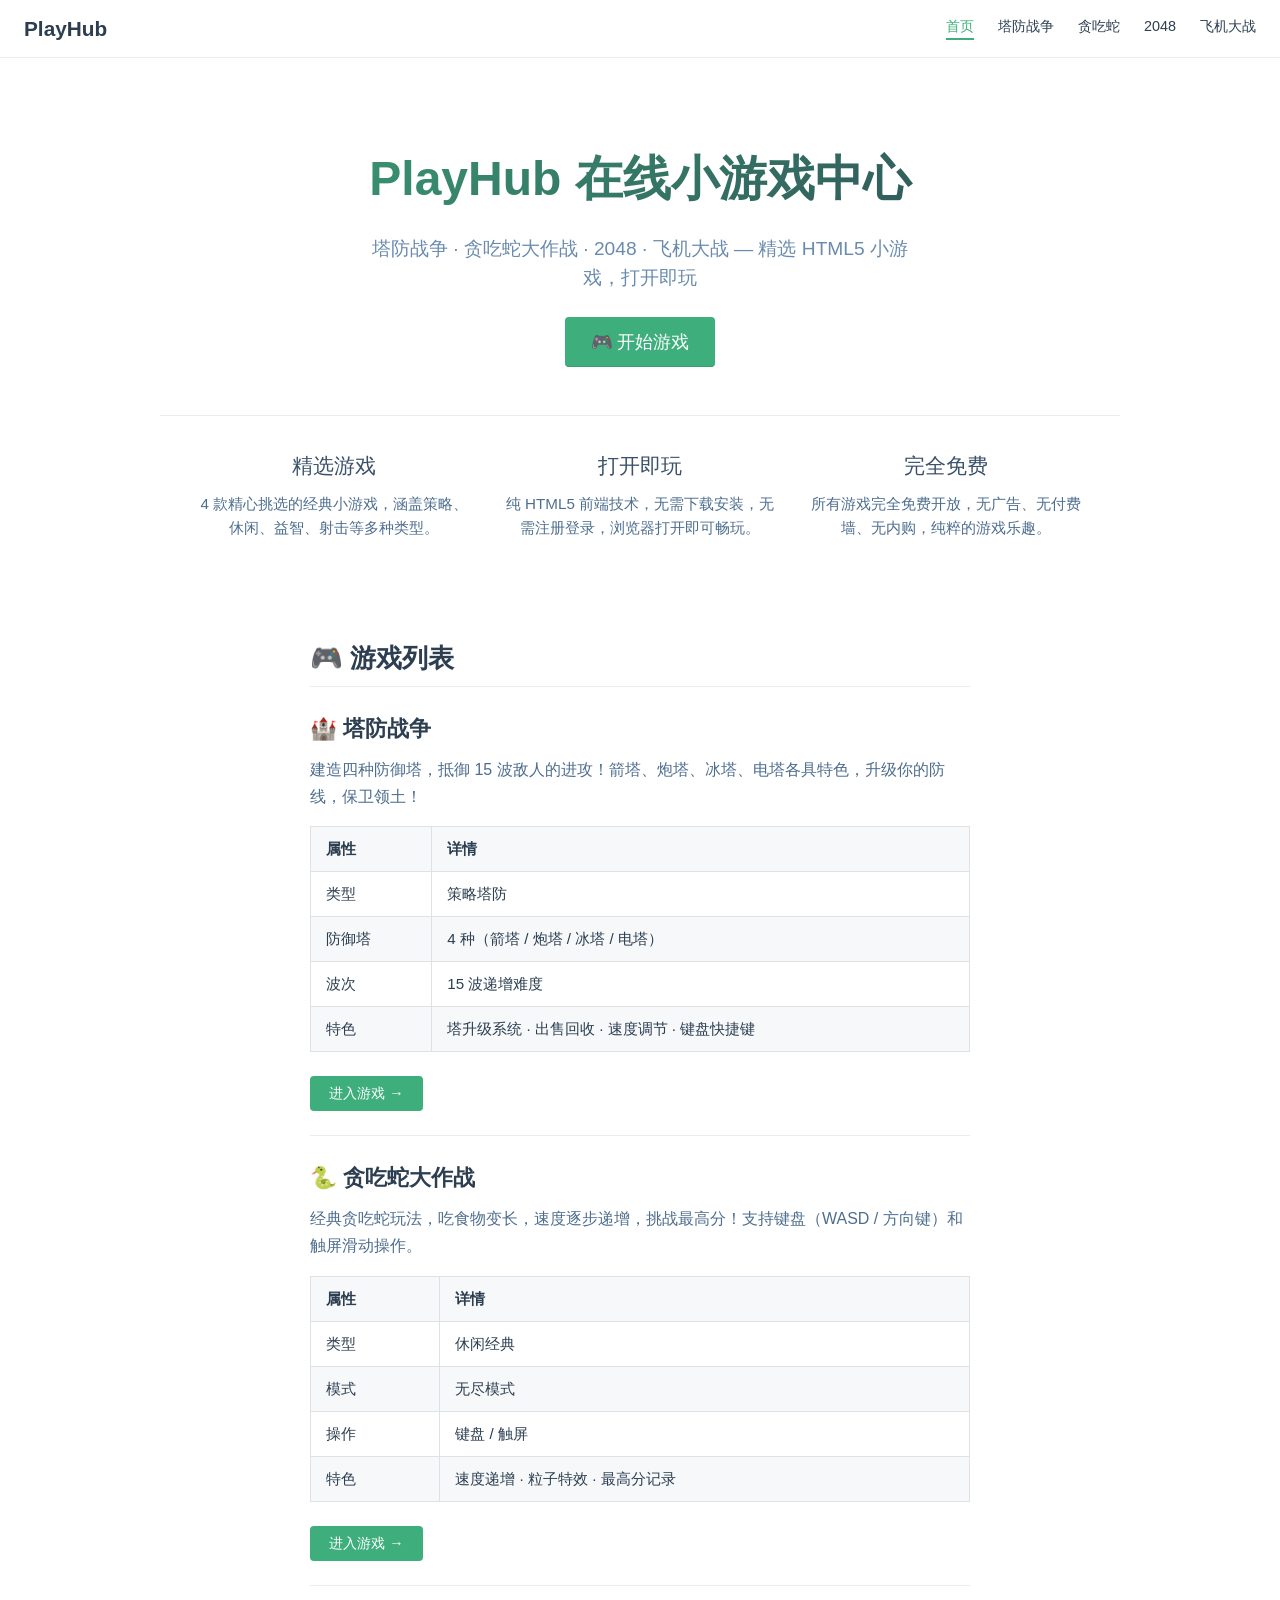
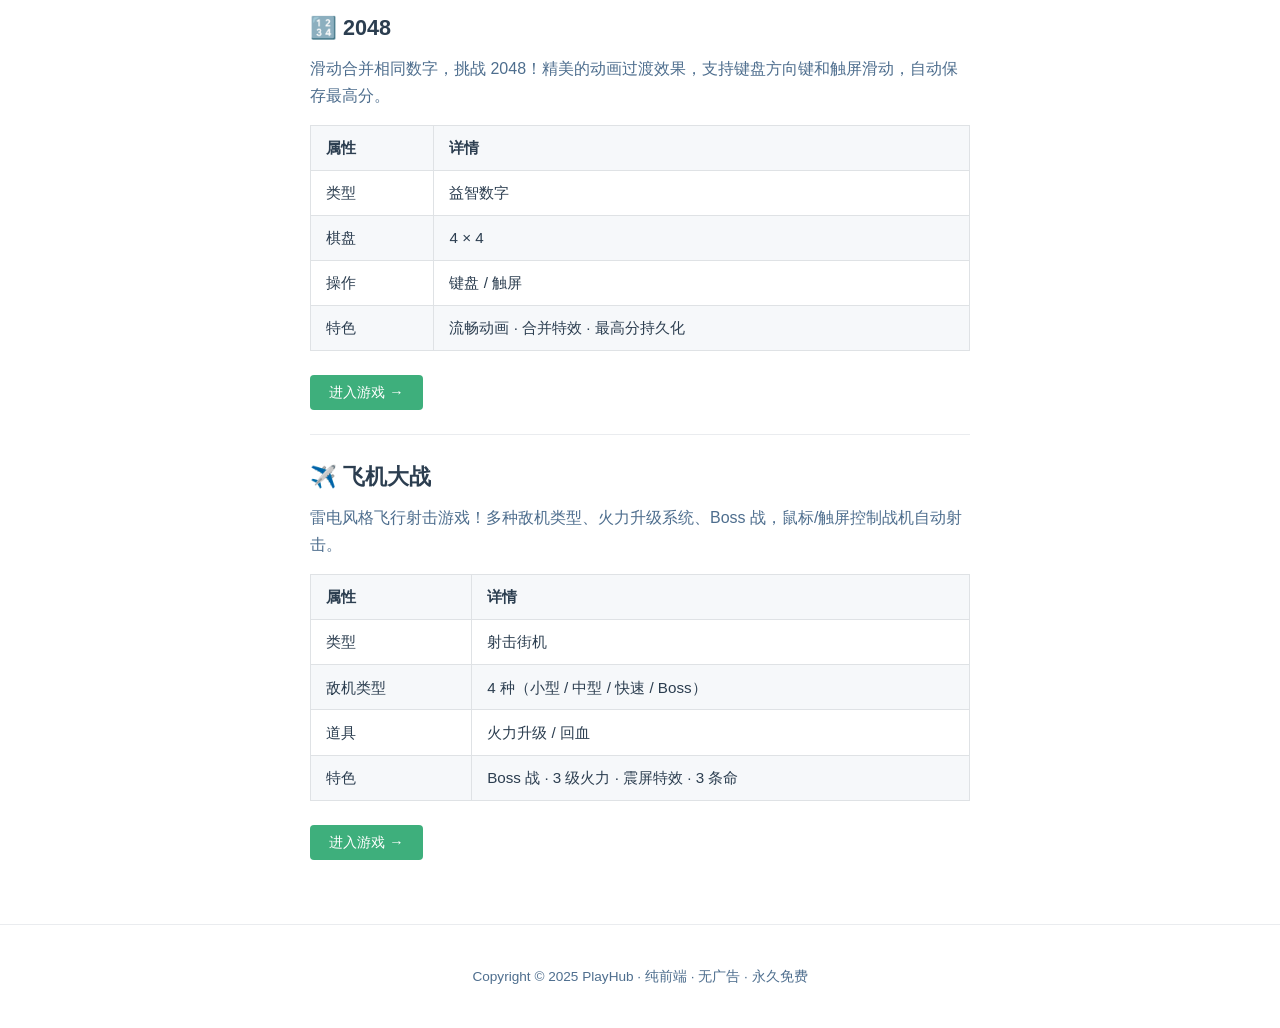
==== index.html @ 604dcf52 "🎮 初始化 PlayHub 小游戏中心 - 4款精选小游戏：塔防战争、贪吃蛇、2048、飞机大战 - VuePress风格设计，参考 iprshang.github.io/my-game-guide " ====
<!DOCTYPE html>
<html lang="zh-CN">
<head>
<meta charset="UTF-8">
<meta name="viewport" content="width=device-width, initial-scale=1.0">
<title>PlayHub — 在线小游��中心</title>
<meta name="description" content="PlayHub 在线小游戏中心 — 塔防战争、贪吃蛇、2048、飞机大战，免费在线玩">
<meta name="keywords" content="在线小游戏,塔防,贪吃蛇,2048,飞机大战,免费游戏,HTML5游戏">
<link rel="stylesheet" href="css/style.css">
</head>
<body>

<!-- ==================== 导航栏 ==================== -->
<header class="navbar">
  <button class="sidebar-button" id="sidebarBtn" aria-label="菜单">
    <svg xmlns="http://www.w3.org/2000/svg" viewBox="0 0 448 512">
      <path fill="currentColor" d="M436 124H12c-6.6 0-12-5.4-12-12V80c0-6.6 5.4-12 12-12h424c6.6 0 12 5.4 12 12v32c0 6.6-5.4 12-12 12zm0 160H12c-6.6 0-12-5.4-12-12v-32c0-6.6 5.4-12 12-12h424c6.6 0 12 5.4 12 12v32c0 6.6-5.4 12-12 12zm0 160H12c-6.6 0-12-5.4-12-12v-32c0-6.6 5.4-12 12-12h424c6.6 0 12 5.4 12 12v32c0 6.6-5.4 12-12 12z"/>
    </svg>
  </button>
  <span class="site-name">PlayHub</span>
  <nav class="nav-links">
    <button class="nav-link active">首页</button>
    <button class="nav-link">塔防战争</button>
    <button class="nav-link">贪吃蛇</button>
    <button class="nav-link">2048</button>
    <button class="nav-link">飞机大战</button>
  </nav>
</header>

<!-- 侧边栏遮罩 -->
<div class="sidebar-mask" id="sidebarMask"></div>

<!-- 移动端侧边栏 -->
<aside class="mobile-sidebar" id="mobileSidebar">
  <button class="nav-link active">首页</button>
  <button class="nav-link">🏰 塔防战争</button>
  <button class="nav-link">🐍 贪吃蛇大作战</button>
  <button class="nav-link">🔢 2048</button>
  <button class="nav-link">✈️ 飞机大战</button>
</aside>

<!-- ==================== 首页（大厅） ==================== -->
<main id="page-lobby">

  <!-- Hero -->
  <header class="hero">
    <h1>PlayHub 在线小游戏中心</h1>
    <p class="description">塔防战争 · 贪吃蛇大作战 · 2048 · 飞机大战 — 精选 HTML5 小游戏，打开即玩</p>
    <button class="action-button">🎮 开始游戏</button>
  </header>

  <!-- 特性 -->
  <section class="features">
    <div class="feature">
      <h2>精选游戏</h2>
      <p>4 款精心挑选的经典小游戏，涵盖策略、休闲、益智、射击等多种类型。</p>
    </div>
    <div class="feature">
      <h2>打开即玩</h2>
      <p>纯 HTML5 前端技术，无需下载安装，无需注册登录，浏览器打开即可畅玩。</p>
    </div>
    <div class="feature">
      <h2>完全免费</h2>
      <p>所有游戏完全免费开放，无广告、无付费墙、无内购，纯粹的游戏乐趣。</p>
    </div>
  </section>

  <!-- 游戏列表 -->
  <section class="content">
    <h2>🎮 游戏列表</h2>

    <!-- 塔防战争 -->
    <h3>🏰 塔防战争</h3>
    <p>建造四种防御塔，抵御 15 波敌人的进攻！箭塔、炮塔、冰塔、电塔各具特色，升级你的防线，保卫领土！</p>
    <table>
      <thead><tr><th>属性</th><th>详情</th></tr></thead>
      <tbody>
        <tr><td>类型</td><td>策略塔防</td></tr>
        <tr><td>防御塔</td><td>4 种（箭塔 / 炮塔 / 冰塔 / 电塔）</td></tr>
        <tr><td>波次</td><td>15 波递增难度</td></tr>
        <tr><td>特色</td><td>塔升级系统 · 出售回收 · 速度调节 · 键盘快捷键</td></tr>
      </tbody>
    </table>
    <button class="btn-enter" data-game="td">进入游戏 →</button>

    <hr>

    <!-- 贪吃蛇 -->
    <h3>🐍 贪吃蛇大作战</h3>
    <p>经典贪吃蛇玩法，吃食物变长，速度逐步递增，挑战最高分！支持键盘（WASD / 方向键）和触屏滑动操作。</p>
    <table>
      <thead><tr><th>属性</th><th>详情</th></tr></thead>
      <tbody>
        <tr><td>类型</td><td>休闲经典</td></tr>
        <tr><td>模式</td><td>无尽模式</td></tr>
        <tr><td>操作</td><td>键盘 / 触屏</td></tr>
        <tr><td>特色</td><td>速度递增 · 粒子特效 · 最高分记录</td></tr>
      </tbody>
    </table>
    <button class="btn-enter" data-game="snake">进入游戏 →</button>

    <hr>

    <!-- 2048 -->
    <h3>🔢 2048</h3>
    <p>滑动合并相同数字，挑战 2048！精美的动画过渡效果，支持键盘方向键和触屏滑动，自动保存最高分。</p>
    <table>
      <thead><tr><th>属性</th><th>详情</th></tr></thead>
      <tbody>
        <tr><td>类型</td><td>益智数字</td></tr>
        <tr><td>棋盘</td><td>4 × 4</td></tr>
        <tr><td>操作</td><td>键盘 / 触屏</td></tr>
        <tr><td>特色</td><td>流畅动画 · 合并特效 · 最高分持久化</td></tr>
      </tbody>
    </table>
    <button class="btn-enter" data-game="2048">进入游戏 →</button>

    <hr>

    <!-- 飞机大战 -->
    <h3>✈️ 飞机大战</h3>
    <p>雷电风格飞行射击游戏！多种敌机类型、火力升级系统、Boss 战，鼠标/触屏控制战机自动射击。</p>
    <table>
      <thead><tr><th>属性</th><th>详情</th></tr></thead>
      <tbody>
        <tr><td>类型</td><td>射击街机</td></tr>
        <tr><td>敌机类型</td><td>4 种（小型 / 中型 / 快速 / Boss）</td></tr>
        <tr><td>道具</td><td>火力升级 / 回血</td></tr>
        <tr><td>特色</td><td>Boss 战 · 3 级火力 · 震屏特效 · 3 条命</td></tr>
      </tbody>
    </table>
    <button class="btn-enter" data-game="shmup">进入游戏 →</button>

  </section>

  <!-- Footer -->
  <footer class="footer">
    Copyright © 2025 PlayHub · 纯前端 · 无广告 · 永久免费
  </footer>
</main>

<!-- ==================== 游戏页面（iframe 嵌入） ==================== -->
<div class="game-page" id="page-td">
  <div class="game-page-header">
    <button class="back-btn">← 返回首页</button>
    <h2>🏰 塔防战争</h2>
  </div>
  <div class="game-full">
    <iframe class="game-frame" src="games/tower-defense.html"
            width="1060" height="640" allow="autoplay" loading="lazy"
            title="塔防战争"></iframe>
  </div>
</div>

<div class="game-page" id="page-snake">
  <div class="game-page-header">
    <button class="back-btn">← 返回首页</button>
    <h2>🐍 贪吃蛇大作战</h2>
  </div>
  <div class="game-full">
    <iframe class="game-frame" src="games/snake.html"
            width="620" height="460" allow="autoplay" loading="lazy"
            title="贪吃蛇大作战"></iframe>
  </div>
</div>

<div class="game-page" id="page-2048">
  <div class="game-page-header">
    <button class="back-btn">← 返回首页</button>
    <h2>🔢 2048</h2>
  </div>
  <div class="game-full">
    <iframe class="game-frame" src="games/2048.html"
            width="620" height="420" allow="autoplay" loading="lazy"
            title="2048"></iframe>
  </div>
</div>

<div class="game-page" id="page-shmup">
  <div class="game-page-header">
    <button class="back-btn">← 返回首页</button>
    <h2>✈️ 飞机大战</h2>
  </div>
  <div class="game-full">
    <iframe class="game-frame" src="games/shmup.html"
            width="620" height="660" allow="autoplay" loading="lazy"
            title="飞机大战"></iframe>
  </div>
</div>

<script src="js/main.js"></script>
</body>
</html>
---- css/style.css ----
/* ==========================================
   PlayHub — 主样式表
   参考 VuePress 设计风格
   ========================================== */

:root {
  --c-text: #2c3e50;
  --c-text-light: #4e6e8e;
  --c-text-lighter: #6a8bad;
  --c-accent: #3eaf7c;
  --c-accent-hover: #4abf8a;
  --c-accent-dark: #389d70;
  --c-bg: #ffffff;
  --c-bg-alt: #f6f8fa;
  --c-border: #eaecef;
  --c-border-dark: #dfe2e5;
  --navbar-height: 3.6rem;
  --content-width: 740px;
  --home-width: 960px;
}

* { margin: 0; padding: 0; box-sizing: border-box; }

html {
  scroll-behavior: smooth;
  -webkit-font-smoothing: antialiased;
  -moz-osx-font-smoothing: grayscale;
}

body {
  font-family: -apple-system, BlinkMacSystemFont, "Segoe UI", Roboto, Oxygen,
    Ubuntu, Cantarell, "Fira Sans", "Droid Sans", "Helvetica Neue",
    "PingFang SC", "Microsoft YaHei", sans-serif;
  font-size: 16px;
  color: var(--c-text);
  background: var(--c-bg);
  line-height: 1.7;
}

a {
  color: var(--c-accent);
  text-decoration: none;
  transition: color 0.15s ease;
}
a:hover { color: var(--c-accent-hover); }

/* ========== 导航栏 ========== */
.navbar {
  position: fixed;
  top: 0; left: 0; right: 0;
  height: var(--navbar-height);
  background: #fff;
  border-bottom: 1px solid var(--c-border);
  z-index: 100;
  display: flex;
  align-items: center;
  padding: 0.7rem 1.5rem;
  line-height: 2.2rem;
}

.navbar .site-name {
  font-size: 1.3rem;
  font-weight: 600;
  color: var(--c-text);
  white-space: nowrap;
  cursor: pointer;
}

.navbar .nav-links {
  display: flex;
  align-items: center;
  margin-left: auto;
  gap: 1.5rem;
}

.navbar .nav-link {
  font-size: 0.9rem;
  color: var(--c-text);
  padding-bottom: 2px;
  border-bottom: 2px solid transparent;
  cursor: pointer;
  transition: border-color 0.15s, color 0.15s;
  background: none;
  border-top: none;
  border-left: none;
  border-right: none;
  font-family: inherit;
}
.navbar .nav-link:hover,
.navbar .nav-link.active {
  border-bottom-color: var(--c-accent);
  color: var(--c-accent);
}

/* 汉堡菜单（移动端） */
.sidebar-button {
  display: none;
  cursor: pointer;
  padding: 0.6rem;
  margin-right: 0.5rem;
  background: none;
  border: none;
}
.sidebar-button svg { width: 20px; height: 20px; }

/* 移动端侧边栏遮罩 */
.sidebar-mask {
  display: none;
  position: fixed;
  top: 0; left: 0;
  width: 100%; height: 100%;
  background: rgba(0,0,0,0.3);
  z-index: 99;
}
.sidebar-mask.show { display: block; }

/* 移动端侧边栏 */
.mobile-sidebar {
  position: fixed;
  top: var(--navbar-height);
  left: 0; bottom: 0;
  width: 16.4rem;
  background: #fff;
  border-right: 1px solid var(--c-border);
  z-index: 100;
  transform: translateX(-100%);
  transition: transform 0.2s ease;
  padding: 1.5rem 0;
  overflow-y: auto;
}
.mobile-sidebar.show { transform: translateX(0); }

.mobile-sidebar .nav-link {
  display: block;
  width: 100%;
  text-align: left;
  padding: 0.5rem 1.5rem;
  color: var(--c-text);
  font-size: 0.95rem;
  border-left: 0.25rem solid transparent;
  cursor: pointer;
  transition: all 0.15s;
  background: none;
  border-top: none;
  border-right: none;
  border-bottom: none;
  font-family: inherit;
}
.mobile-sidebar .nav-link:hover,
.mobile-sidebar .nav-link.active {
  color: var(--c-accent);
  border-left-color: var(--c-accent);
}

/* ========== Hero 区域 ========== */
.hero {
  text-align: center;
  padding: 5rem 1.5rem 3rem;
  margin-top: var(--navbar-height);
}

.hero h1 {
  font-size: 3rem;
  font-weight: 600;
  color: var(--c-text);
  margin-bottom: 1rem;
  background: linear-gradient(135deg, #3eaf7c, #2c3e50);
  -webkit-background-clip: text;
  -webkit-text-fill-color: transparent;
  background-clip: text;
}

.hero .description {
  font-size: 1.2rem;
  color: var(--c-text-lighter);
  max-width: 35rem;
  margin: 0 auto 1.5rem;
  line-height: 1.5;
}

.hero .action-button {
  display: inline-block;
  font-size: 1.1rem;
  color: #fff;
  background-color: var(--c-accent);
  padding: 0.8rem 1.6rem;
  border-radius: 4px;
  border: none;
  border-bottom: 1px solid var(--c-accent-dark);
  cursor: pointer;
  transition: background-color 0.1s ease;
  font-family: inherit;
  text-decoration: none;
}
.hero .action-button:hover {
  background-color: var(--c-accent-hover);
  color: #fff;
}

/* ========== 特性卡片区 ========== */
.features {
  display: flex;
  justify-content: center;
  gap: 2rem;
  max-width: var(--home-width);
  margin: 0 auto;
  padding: 2rem 1.5rem;
  border-top: 1px solid var(--c-border);
  flex-wrap: wrap;
}

.feature {
  flex: 1 1 30%;
  min-width: 220px;
  max-width: 30%;
  text-align: center;
}

.feature h2 {
  font-size: 1.3rem;
  font-weight: 500;
  color: #3a5169;
  margin-bottom: 0.5rem;
}

.feature p {
  color: var(--c-text-light);
  font-size: 0.95rem;
  line-height: 1.6;
}

/* ========== 内容区 ========== */
.content {
  max-width: var(--content-width);
  margin: 0 auto;
  padding: 2rem 2.5rem;
}

.content h2 {
  font-size: 1.65rem;
  font-weight: 600;
  padding-bottom: 0.3rem;
  border-bottom: 1px solid var(--c-border);
  margin: 2rem 0 1rem;
}

.content h3 {
  font-size: 1.35rem;
  font-weight: 600;
  margin: 1.5rem 0 0.5rem;
}

.content p {
  margin-bottom: 0.8rem;
  color: var(--c-text-light);
}

.content hr {
  border: none;
  border-top: 1px solid var(--c-border);
  margin: 1.5rem 0;
}

/* 表格 */
.content table {
  width: 100%;
  border-collapse: collapse;
  margin: 1rem 0;
  font-size: 0.95rem;
}

.content thead th {
  background: var(--c-bg-alt);
  font-weight: 600;
}

.content th,
.content td {
  border: 1px solid var(--c-border-dark);
  padding: 0.6em 1em;
  text-align: left;
}

.content tbody tr:nth-child(even) {
  background: var(--c-bg-alt);
}

/* 进入游戏按钮 */
.btn-enter {
  display: inline-block;
  margin-top: 0.5rem;
  padding: 0.5rem 1.2rem;
  background: var(--c-accent);
  color: #fff !important;
  border-radius: 4px;
  font-size: 0.9rem;
  font-weight: 500;
  cursor: pointer;
  transition: background 0.15s;
  border: none;
  font-family: inherit;
}
.btn-enter:hover {
  background: var(--c-accent-hover);
}

/* ========== 游戏页面 ========== */
.game-page {
  display: none;
  margin-top: var(--navbar-height);
  min-height: calc(100vh - var(--navbar-height));
}
.game-page.active { display: block; }

.game-page-header {
  max-width: var(--home-width);
  margin: 0 auto;
  padding: 1.5rem 2rem 0;
  display: flex;
  align-items: center;
  gap: 1rem;
}

.game-page-header .back-btn {
  display: inline-flex;
  align-items: center;
  gap: 0.3rem;
  color: var(--c-text-light);
  font-size: 0.9rem;
  cursor: pointer;
  padding: 0.3rem 0.6rem;
  border-radius: 4px;
  transition: all 0.15s;
  background: none;
  border: none;
  font-family: inherit;
}
.game-page-header .back-btn:hover {
  color: var(--c-accent);
  background: var(--c-bg-alt);
}

.game-page-header h2 {
  font-size: 1.3rem;
  font-weight: 600;
  color: var(--c-text);
}

.game-page-body {
  display: flex;
  justify-content: center;
  padding: 1rem;
}

.game-full {
  display: flex;
  flex-direction: column;
  align-items: center;
  justify-content: center;
  min-height: calc(100vh - var(--navbar-height) - 60px);
}

/* 游戏 iframe 容器 */
.game-frame {
  border: 1px solid var(--c-border);
  border-radius: 4px;
  background: #000;
  box-shadow: 0 2px 12px rgba(0,0,0,0.08);
}

/* ========== Footer ========== */
.footer {
  text-align: center;
  padding: 2.5rem;
  border-top: 1px solid var(--c-border);
  color: var(--c-text-light);
  font-size: 0.85rem;
  margin-top: 2rem;
}

/* ========== 响应式 ========== */
@media (max-width: 719px) {
  .navbar .nav-links { display: none; }
  .sidebar-button { display: block; }

  .hero { padding: 3rem 1rem 2rem; }
  .hero h1 { font-size: 2rem; }
  .hero .description { font-size: 1rem; }

  .features { flex-direction: column; align-items: center; }
  .feature { max-width: 100%; flex: 1 1 100%; }

  .content { padding: 1.5rem 1.5rem; }

  .game-page-header { padding: 1rem 1rem 0; }
  .game-page-body { padding: 0.5rem; }
  .game-frame { width: 100% !important; height: auto !important; }
}
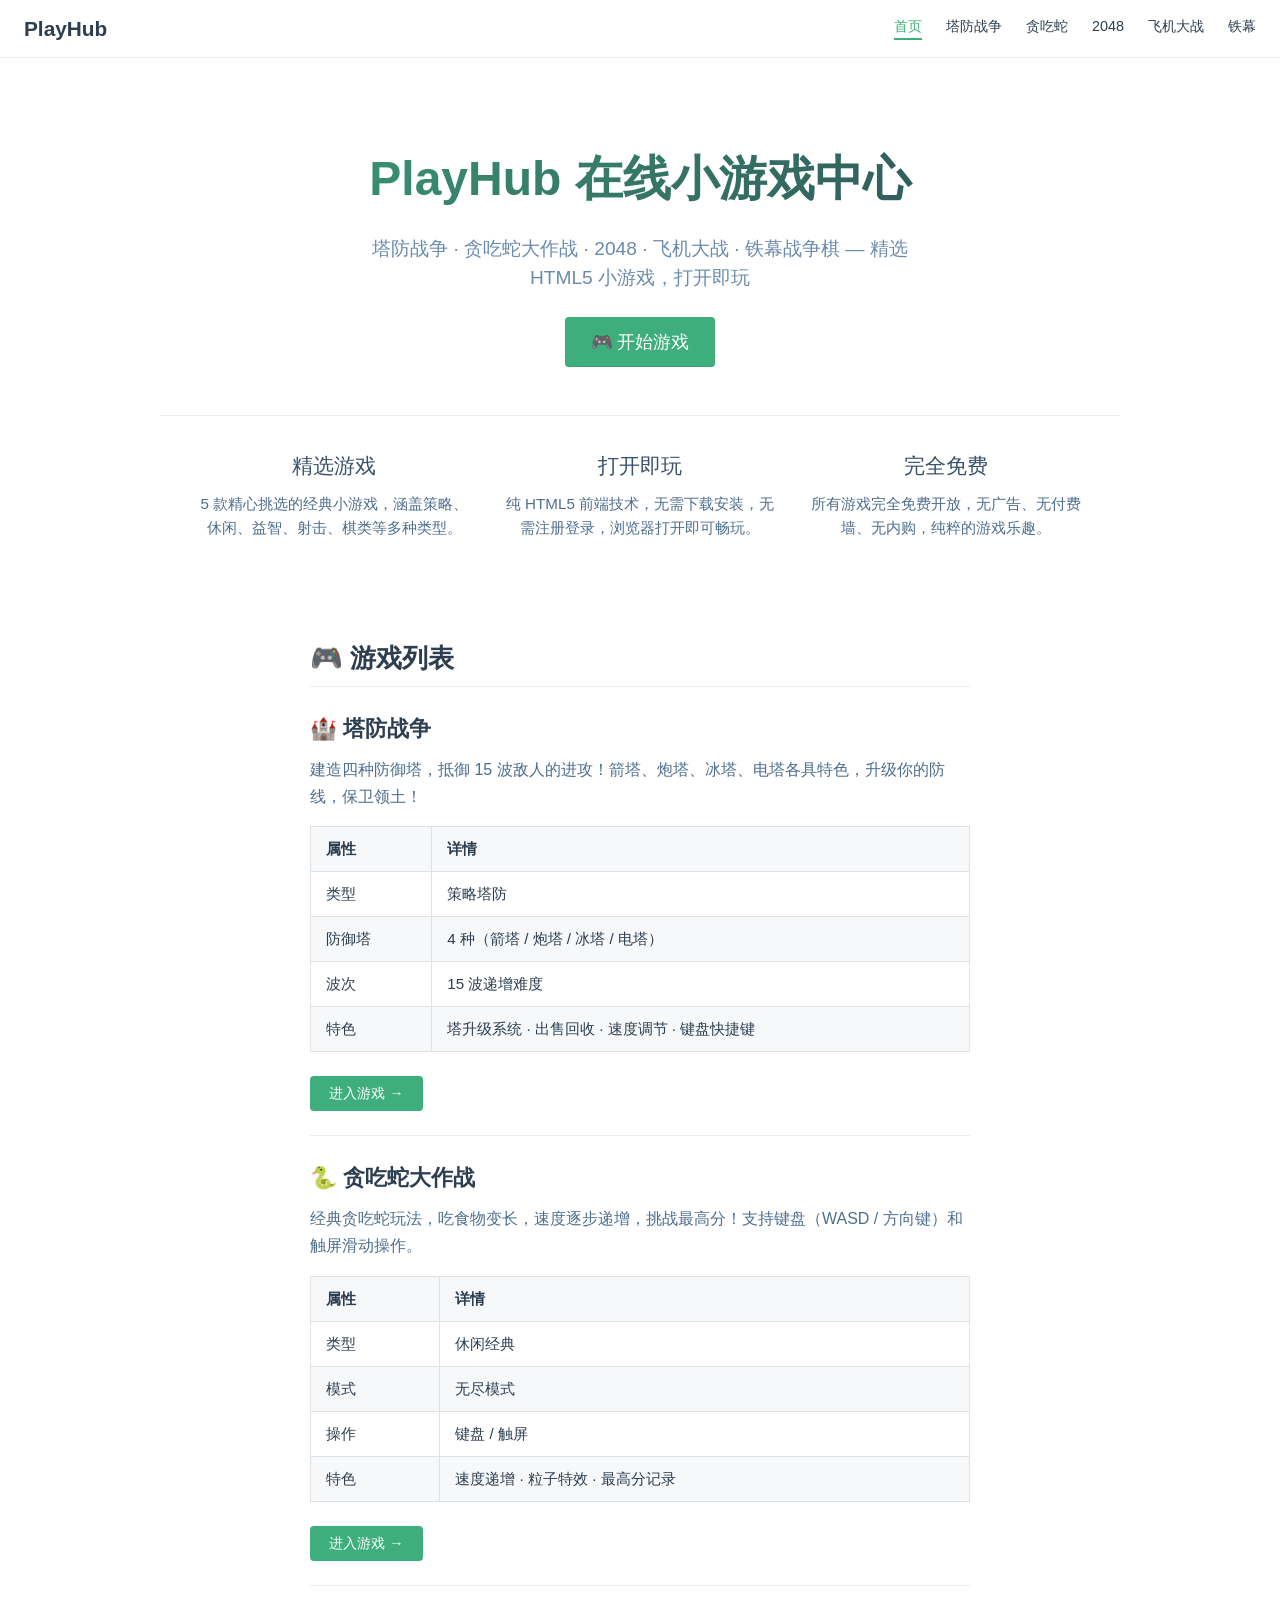
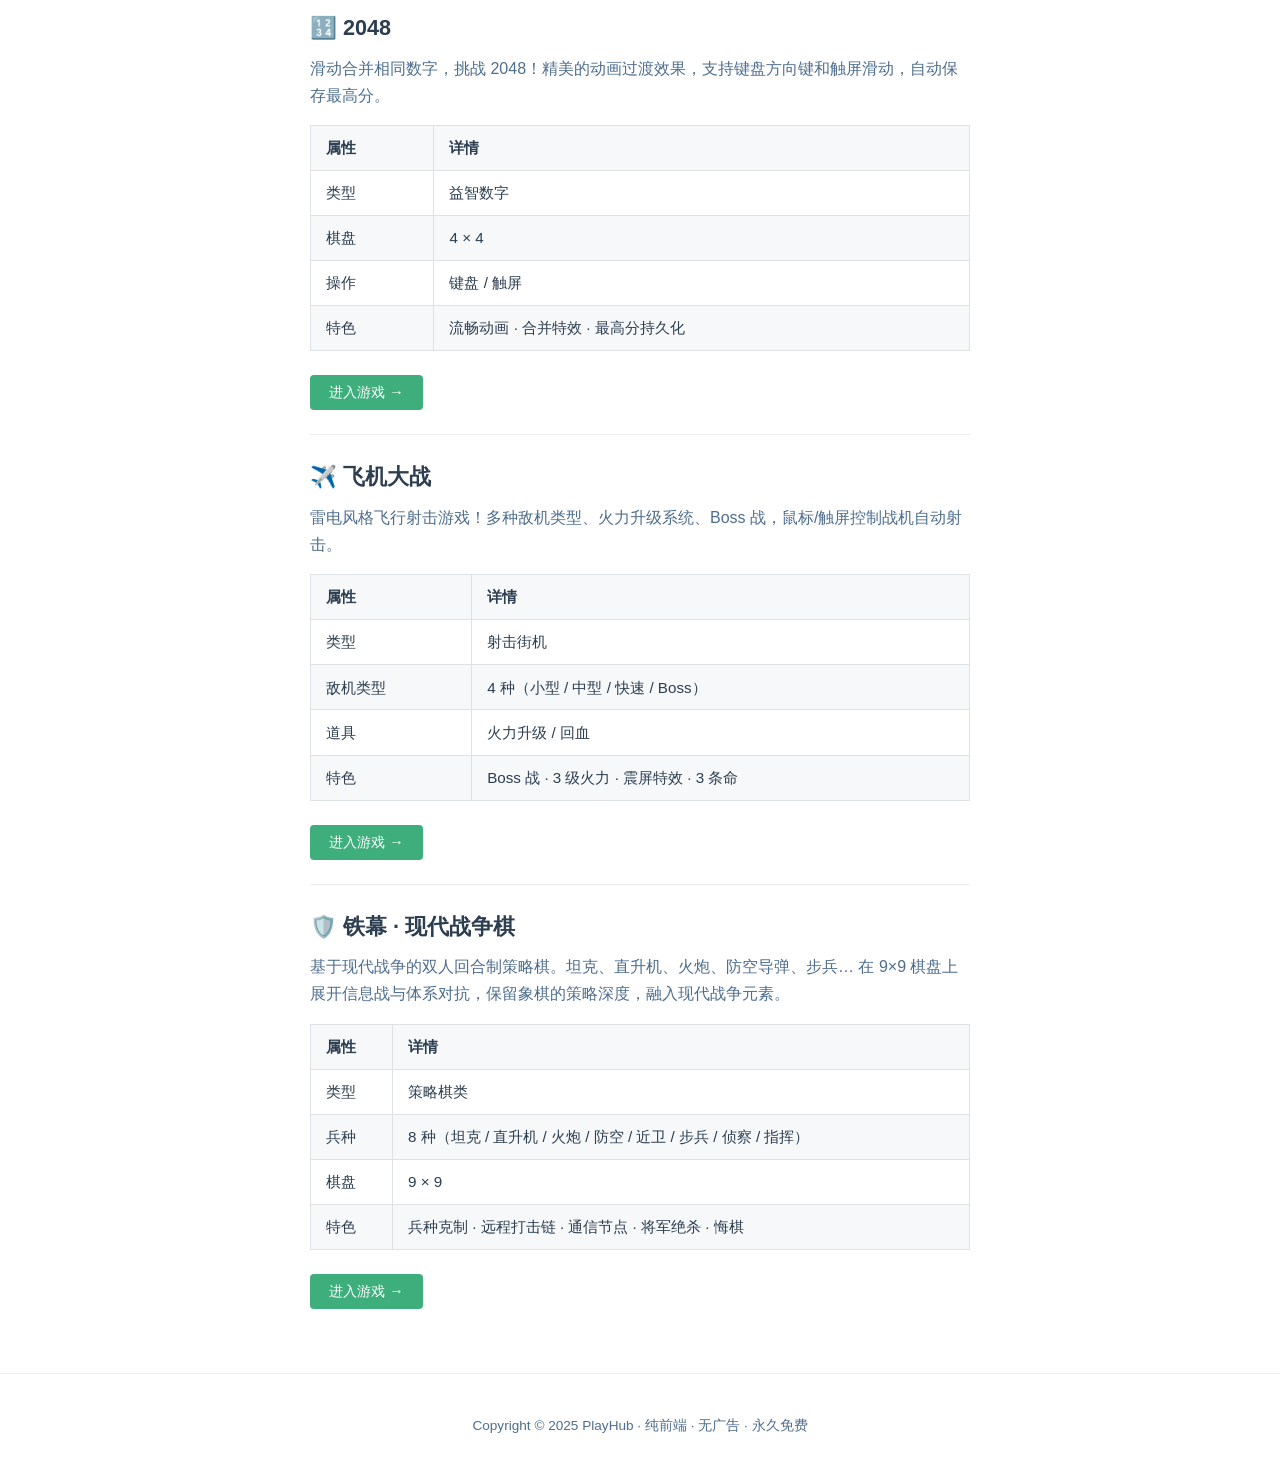
==== commit 2c6af223: "添加《铁幕·现代战争棋》游戏 - 新增 games/iron-curtain.html：基于现代战争的回合制策略棋类游戏 - 8种兵种：坦克、直升机、火炮、防空导弹、近卫部队、步兵小队、侦察兵、指挥中" ====
--- a/index.html
+++ b/index.html
@@ -24,6 +24,7 @@
     <button class="nav-link">贪吃蛇</button>
     <button class="nav-link">2048</button>
     <button class="nav-link">飞机大战</button>
+    <button class="nav-link">铁幕</button>
   </nav>
 </header>
 
@@ -37,6 +38,7 @@
   <button class="nav-link">🐍 贪吃蛇大作战</button>
   <button class="nav-link">🔢 2048</button>
   <button class="nav-link">✈️ 飞机大战</button>
+  <button class="nav-link">🛡️ 铁幕</button>
 </aside>
 
 <!-- ==================== 首页（大厅） ==================== -->
@@ -45,7 +47,7 @@
   <!-- Hero -->
   <header class="hero">
     <h1>PlayHub 在线小游戏中心</h1>
-    <p class="description">塔防战争 · 贪吃蛇大作战 · 2048 · 飞机大战 — 精选 HTML5 小游戏，打开即玩</p>
+    <p class="description">塔防战争 · 贪吃蛇大作战 · 2048 · 飞机大战 · 铁幕战争棋 — 精选 HTML5 小游戏，打开即玩</p>
     <button class="action-button">🎮 开始游戏</button>
   </header>
 
@@ -53,7 +55,7 @@
   <section class="features">
     <div class="feature">
       <h2>精选游戏</h2>
-      <p>4 款精心挑选的经典小游戏，涵盖策略、休闲、益智、射击等多种类型。</p>
+      <p>5 款精心挑选的经典小游戏，涵盖策略、休闲、益智、射击、棋类等多种类型。</p>
     </div>
     <div class="feature">
       <h2>打开即玩</h2>
@@ -131,6 +133,22 @@
     </table>
     <button class="btn-enter" data-game="shmup">进入游戏 →</button>
 
+    <hr>
+
+    <!-- 铁幕 -->
+    <h3>🛡️ 铁幕 · 现代战争棋</h3>
+    <p>基于现代战争的双人回合制策略棋。坦克、直升机、火炮、防空导弹、步兵… 在 9×9 棋盘上展开信息战与体系对抗，保留象棋的策略深度，融入现代战争元素。</p>
+    <table>
+      <thead><tr><th>属性</th><th>详情</th></tr></thead>
+      <tbody>
+        <tr><td>类型</td><td>策略棋类</td></tr>
+        <tr><td>兵种</td><td>8 种（坦克 / 直升机 / 火炮 / 防空 / 近卫 / 步兵 / 侦察 / 指挥）</td></tr>
+        <tr><td>棋盘</td><td>9 × 9</td></tr>
+        <tr><td>特色</td><td>兵种克制 · 远程打击链 · 通信节点 · 将军绝杀 · 悔棋</td></tr>
+      </tbody>
+    </table>
+    <button class="btn-enter" data-game="iron-curtain">进入游戏 →</button>
+
   </section>
 
   <!-- Footer -->
@@ -188,6 +206,18 @@
   </div>
 </div>
 
+<div class="game-page" id="page-iron-curtain">
+  <div class="game-page-header">
+    <button class="back-btn">← 返回首页</button>
+    <h2>🛡️ 铁幕 · 现代战争棋</h2>
+  </div>
+  <div class="game-full">
+    <iframe class="game-frame" id="iframe-iron-curtain" src="games/iron-curtain.html"
+            width="1060" height="680" allow="autoplay" loading="lazy"
+            title="铁幕 · 现代战争棋"></iframe>
+  </div>
+</div>
+
 <script src="js/main.js"></script>
 </body>
 </html>
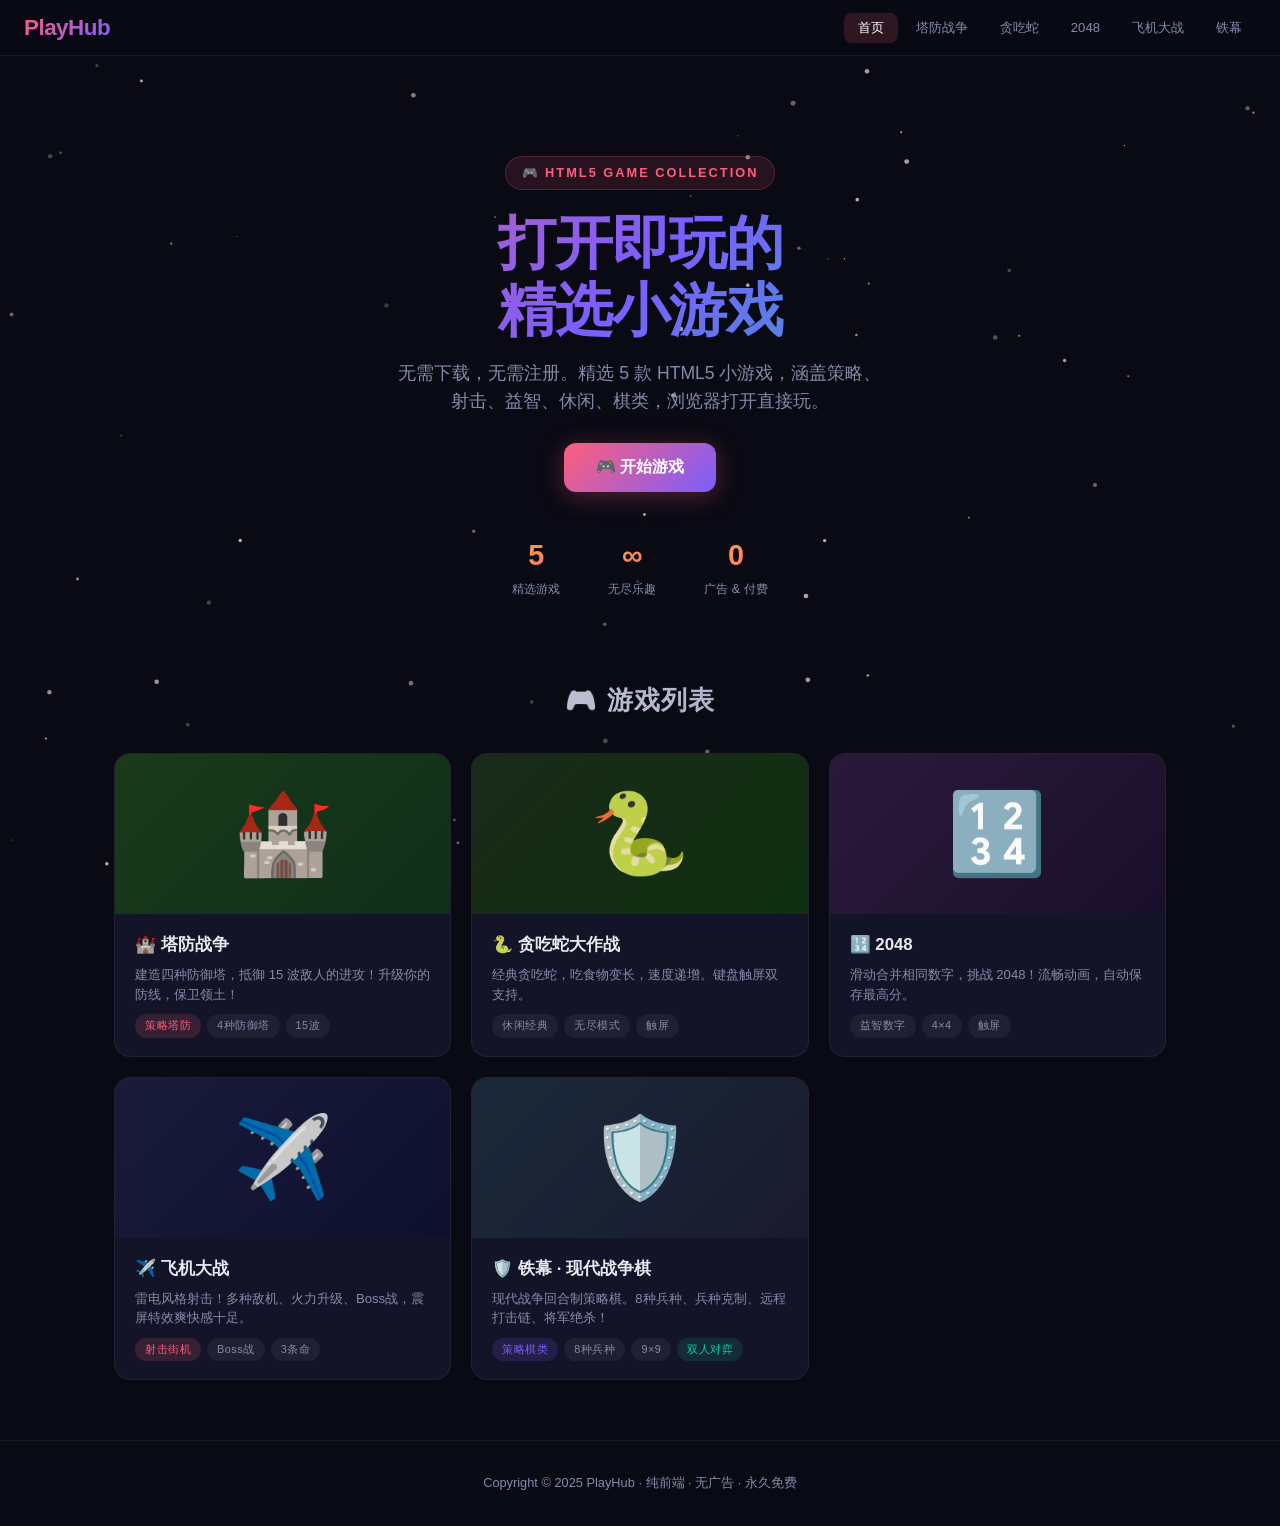
==== commit 43464e4e: "全新设计首页：暗色赛博游戏厅风格 - 暗色主题+霓虹渐变配色，粒子连线背景动画 - 游戏卡片网格布局，每款游戏独立视觉卡片 - Hero区域重构：渐变标题+统计数字+行动按钮 - 卡片悬停动效：上浮+" ====
--- a/index.html
+++ b/index.html
@@ -3,12 +3,15 @@
 <head>
 <meta charset="UTF-8">
 <meta name="viewport" content="width=device-width, initial-scale=1.0">
-<title>PlayHub — 在线小游��中心</title>
-<meta name="description" content="PlayHub 在线小游戏中心 — 塔防战争、贪吃蛇、2048、飞机大战，免费在线玩">
-<meta name="keywords" content="在线小游戏,塔防,贪吃蛇,2048,飞机大战,免费游戏,HTML5游戏">
+<title>PlayHub — 在线小游戏中心</title>
+<meta name="description" content="PlayHub 在线小游戏中心 — 塔防战争、贪吃蛇、2048、飞机大战、铁幕，免费在线玩">
+<meta name="keywords" content="在线小游戏,塔防,贪吃蛇,2048,飞机大战,铁幕,免费游戏,HTML5游戏">
 <link rel="stylesheet" href="css/style.css">
 </head>
 <body>
+
+<!-- 粒子背景 -->
+<canvas id="particles"></canvas>
 
 <!-- ==================== 导航栏 ==================== -->
 <header class="navbar">
@@ -33,7 +36,7 @@
 
 <!-- 移动端侧边栏 -->
 <aside class="mobile-sidebar" id="mobileSidebar">
-  <button class="nav-link active">首页</button>
+  <button class="nav-link active">🏠 首页</button>
   <button class="nav-link">🏰 塔防战争</button>
   <button class="nav-link">🐍 贪吃蛇大作战</button>
   <button class="nav-link">🔢 2048</button>
@@ -41,117 +44,106 @@
   <button class="nav-link">🛡️ 铁幕</button>
 </aside>
 
-<!-- ==================== 首页（大厅） ==================== -->
+<!-- ==================== 首页大厅 ==================== -->
 <main id="page-lobby">
 
   <!-- Hero -->
   <header class="hero">
-    <h1>PlayHub 在线小游戏中心</h1>
-    <p class="description">塔防战争 · 贪吃蛇大作战 · 2048 · 飞机大战 · 铁幕战争棋 — 精选 HTML5 小游戏，打开即玩</p>
+    <div class="hero-badge">🎮 HTML5 GAME COLLECTION</div>
+    <h1>打开即玩的<br>精选小游戏</h1>
+    <p class="description">无需下载，无需注册。精选 5 款 HTML5 小游戏，涵盖策略、射击、益智、休闲、棋类，浏览器打开直接玩。</p>
     <button class="action-button">🎮 开始游戏</button>
+    <div class="hero-stats">
+      <div class="hero-stat"><div class="num">5</div><div class="label">精选游戏</div></div>
+      <div class="hero-stat"><div class="num">∞</div><div class="label">无尽乐趣</div></div>
+      <div class="hero-stat"><div class="num">0</div><div class="label">广告 & 付费</div></div>
+    </div>
   </header>
 
-  <!-- 特性 -->
-  <section class="features">
-    <div class="feature">
-      <h2>精选游戏</h2>
-      <p>5 款精心挑选的经典小游戏，涵盖策略、休闲、益智、射击、棋类等多种类型。</p>
-    </div>
-    <div class="feature">
-      <h2>打开即玩</h2>
-      <p>纯 HTML5 前端技术，无需下载安装，无需注册登录，浏览器打开即可畅玩。</p>
-    </div>
-    <div class="feature">
-      <h2>完全免费</h2>
-      <p>所有游戏完全免费开放，无广告、无付费墙、无内购，纯粹的游戏乐趣。</p>
+  <!-- 游戏卡片网格 -->
+  <section class="games-section">
+    <div class="section-title">🎮 游戏列表</div>
+    <div class="games-grid">
+
+      <!-- 塔防战争 -->
+      <div class="game-card" data-game="td">
+        <div class="card-visual card-theme-td"><span class="icon">🏰</span></div>
+        <div class="card-body">
+          <h3>🏰 塔防战争</h3>
+          <p>建造四种防御塔，抵御 15 波敌人的进攻！升级你的防线，保卫领土！</p>
+          <div class="card-tags">
+            <span class="tag hot">策略塔防</span>
+            <span class="tag">4种防御塔</span>
+            <span class="tag">15波</span>
+          </div>
+        </div>
+        <div class="card-play">▶</div>
+      </div>
+
+      <!-- 贪吃蛇 -->
+      <div class="game-card" data-game="snake">
+        <div class="card-visual card-theme-snake"><span class="icon">🐍</span></div>
+        <div class="card-body">
+          <h3>🐍 贪吃蛇大作战</h3>
+          <p>经典贪吃蛇，吃食物变长，速度递增。键盘触屏双支持。</p>
+          <div class="card-tags">
+            <span class="tag">休闲经典</span>
+            <span class="tag">无尽模式</span>
+            <span class="tag">触屏</span>
+          </div>
+        </div>
+        <div class="card-play">▶</div>
+      </div>
+
+      <!-- 2048 -->
+      <div class="game-card" data-game="2048">
+        <div class="card-visual card-theme-2048"><span class="icon">🔢</span></div>
+        <div class="card-body">
+          <h3>🔢 2048</h3>
+          <p>滑动合并相同数字，挑战 2048！流畅动画，自动保存最高分。</p>
+          <div class="card-tags">
+            <span class="tag">益智数字</span>
+            <span class="tag">4×4</span>
+            <span class="tag">触屏</span>
+          </div>
+        </div>
+        <div class="card-play">▶</div>
+      </div>
+
+      <!-- 飞机大战 -->
+      <div class="game-card" data-game="shmup">
+        <div class="card-visual card-theme-shmup"><span class="icon">✈️</span></div>
+        <div class="card-body">
+          <h3>✈️ 飞机大战</h3>
+          <p>雷电风格射击！多种敌机、火力升级、Boss战，震屏特效爽快感十足。</p>
+          <div class="card-tags">
+            <span class="tag hot">射击街机</span>
+            <span class="tag">Boss战</span>
+            <span class="tag">3条命</span>
+          </div>
+        </div>
+        <div class="card-play">▶</div>
+      </div>
+
+      <!-- 铁幕 -->
+      <div class="game-card" data-game="iron-curtain">
+        <div class="card-visual card-theme-iron"><span class="icon">🛡️</span></div>
+        <div class="card-body">
+          <h3>🛡️ 铁幕 · 现代战争棋</h3>
+          <p>现代战争回合制策略棋。8种兵种、兵种克制、远程打击链、将军绝杀！</p>
+          <div class="card-tags">
+            <span class="tag new">策略棋类</span>
+            <span class="tag">8种兵种</span>
+            <span class="tag">9×9</span>
+            <span class="tag ai">双人对弈</span>
+          </div>
+        </div>
+        <div class="card-play">▶</div>
+      </div>
+
     </div>
   </section>
 
-  <!-- 游戏列表 -->
-  <section class="content">
-    <h2>🎮 游戏列表</h2>
-
-    <!-- 塔防战争 -->
-    <h3>🏰 塔防战争</h3>
-    <p>建造四种防御塔，抵御 15 波敌人的进攻！箭塔、炮塔、冰塔、电塔各具特色，升级你的防线，保卫领土！</p>
-    <table>
-      <thead><tr><th>属性</th><th>详情</th></tr></thead>
-      <tbody>
-        <tr><td>类型</td><td>策略塔防</td></tr>
-        <tr><td>防御塔</td><td>4 种（箭塔 / 炮塔 / 冰塔 / 电塔）</td></tr>
-        <tr><td>波次</td><td>15 波递增难度</td></tr>
-        <tr><td>特色</td><td>塔升级系统 · 出售回收 · 速度调节 · 键盘快捷键</td></tr>
-      </tbody>
-    </table>
-    <button class="btn-enter" data-game="td">进入游戏 →</button>
-
-    <hr>
-
-    <!-- 贪吃蛇 -->
-    <h3>🐍 贪吃蛇大作战</h3>
-    <p>经典贪吃蛇玩法，吃食物变长，速度逐步递增，挑战最高分！支持键盘（WASD / 方向键）和触屏滑动操作。</p>
-    <table>
-      <thead><tr><th>属性</th><th>详情</th></tr></thead>
-      <tbody>
-        <tr><td>类型</td><td>休闲经典</td></tr>
-        <tr><td>模式</td><td>无尽模式</td></tr>
-        <tr><td>操作</td><td>键盘 / 触屏</td></tr>
-        <tr><td>特色</td><td>速度递增 · 粒子特效 · 最高分记录</td></tr>
-      </tbody>
-    </table>
-    <button class="btn-enter" data-game="snake">进入游戏 →</button>
-
-    <hr>
-
-    <!-- 2048 -->
-    <h3>🔢 2048</h3>
-    <p>滑动合并相同数字，挑战 2048！精美的动画过渡效果，支持键盘方向键和触屏滑动，自动保存最高分。</p>
-    <table>
-      <thead><tr><th>属性</th><th>详情</th></tr></thead>
-      <tbody>
-        <tr><td>类型</td><td>益智数字</td></tr>
-        <tr><td>棋盘</td><td>4 × 4</td></tr>
-        <tr><td>操作</td><td>键盘 / 触屏</td></tr>
-        <tr><td>特色</td><td>流畅动画 · 合并特效 · 最高分持久化</td></tr>
-      </tbody>
-    </table>
-    <button class="btn-enter" data-game="2048">进入游戏 →</button>
-
-    <hr>
-
-    <!-- 飞机大战 -->
-    <h3>✈️ 飞机大战</h3>
-    <p>雷电风格飞行射击游戏！多种敌机类型、火力升级系统、Boss 战，鼠标/触屏控制战机自动射击。</p>
-    <table>
-      <thead><tr><th>属性</th><th>详情</th></tr></thead>
-      <tbody>
-        <tr><td>类型</td><td>射击街机</td></tr>
-        <tr><td>敌机类型</td><td>4 种（小型 / 中型 / 快速 / Boss）</td></tr>
-        <tr><td>道具</td><td>火力升级 / 回血</td></tr>
-        <tr><td>特色</td><td>Boss 战 · 3 级火力 · 震屏特效 · 3 条命</td></tr>
-      </tbody>
-    </table>
-    <button class="btn-enter" data-game="shmup">进入游戏 →</button>
-
-    <hr>
-
-    <!-- 铁幕 -->
-    <h3>🛡️ 铁幕 · 现代战争棋</h3>
-    <p>基于现代战争的双人回合制策略棋。坦克、直升机、火炮、防空导弹、步兵… 在 9×9 棋盘上展开信息战与体系对抗，保留象棋的策略深度，融入现代战争元素。</p>
-    <table>
-      <thead><tr><th>属性</th><th>详情</th></tr></thead>
-      <tbody>
-        <tr><td>类型</td><td>策略棋类</td></tr>
-        <tr><td>兵种</td><td>8 种（坦克 / 直升机 / 火炮 / 防空 / 近卫 / 步兵 / 侦察 / 指挥）</td></tr>
-        <tr><td>棋盘</td><td>9 × 9</td></tr>
-        <tr><td>特色</td><td>兵种克制 · 远程打击链 · 通信节点 · 将军绝杀 · 悔棋</td></tr>
-      </tbody>
-    </table>
-    <button class="btn-enter" data-game="iron-curtain">进入游戏 →</button>
-
-  </section>
-
-  <!-- Footer -->
   <footer class="footer">
     Copyright © 2025 PlayHub · 纯前端 · 无广告 · 永久免费
   </footer>
@@ -219,5 +211,50 @@
 </div>
 
 <script src="js/main.js"></script>
+<script>
+// 粒子背景动画
+(function(){
+  var c=document.getElementById('particles'),ctx=c.getContext('2d');
+  var w,h,particles=[];
+  function resize(){w=c.width=window.innerWidth;h=c.height=window.innerHeight;}
+  resize();window.addEventListener('resize',resize);
+  for(var i=0;i<80;i++){
+    particles.push({
+      x:Math.random()*w,y:Math.random()*h,
+      vx:(Math.random()-0.5)*0.4,vy:(Math.random()-0.5)*0.4,
+      r:Math.random()*2+0.5,o:Math.random()*0.5+0.2
+    });
+  }
+  function draw(){
+    ctx.clearRect(0,0,w,h);
+    for(var i=0;i<particles.length;i++){
+      var p=particles[i];
+      p.x+=p.vx;p.y+=p.vy;
+      if(p.x<0)p.x=w;if(p.x>w)p.x=0;if(p.y<0)p.y=h;if(p.y>h)p.y=0;
+      ctx.beginPath();ctx.arc(p.x,p.y,p.r,0,Math.PI*2);
+      ctx.fillStyle='rgba(255,255,255,'+p.o+')';ctx.fill();
+      // 连线
+      for(var j=i+1;j<particles.length;j++){
+        var q=particles[j],dx=p.x-q.x,dy=p.y-q.y,dist=Math.sqrt(dx*dx+dy*dy);
+        if(dist<120){
+          ctx.beginPath();ctx.moveTo(p.x,p.y);ctx.lineTo(q.x,q.y);
+          ctx.strokeStyle='rgba(255,255,255,'+(0.06*(1-dist/120))+')';
+          ctx.lineWidth=0.5;ctx.stroke();
+        }
+      }
+    }
+    requestAnimationFrame(draw);
+  }
+  draw();
+})();
+
+// 游戏卡片点击事件
+document.querySelectorAll('.game-card').forEach(function(card){
+  card.addEventListener('click',function(){
+    var game=this.getAttribute('data-game');
+    if(game&&window.PlayHub)window.PlayHub.openGame(game);
+  });
+});
+</script>
 </body>
 </html>
--- a/css/style.css
+++ b/css/style.css
@@ -1,381 +1,277 @@
 /* ==========================================
-   PlayHub — 主样式表
-   参考 VuePress 设计风格
+   PlayHub — 游戏厅风格样式表
    ========================================== */
 
 :root {
-  --c-text: #2c3e50;
-  --c-text-light: #4e6e8e;
-  --c-text-lighter: #6a8bad;
-  --c-accent: #3eaf7c;
-  --c-accent-hover: #4abf8a;
-  --c-accent-dark: #389d70;
-  --c-bg: #ffffff;
-  --c-bg-alt: #f6f8fa;
-  --c-border: #eaecef;
-  --c-border-dark: #dfe2e5;
-  --navbar-height: 3.6rem;
-  --content-width: 740px;
-  --home-width: 960px;
-}
-
-* { margin: 0; padding: 0; box-sizing: border-box; }
-
-html {
-  scroll-behavior: smooth;
-  -webkit-font-smoothing: antialiased;
-  -moz-osx-font-smoothing: grayscale;
-}
+  --bg: #0a0a14;
+  --bg-card: #141428;
+  --bg-card-hover: #1a1a38;
+  --text: #e8e8f0;
+  --text-dim: #8888aa;
+  --accent: #ff5e7a;
+  --accent2: #7b5eff;
+  --accent3: #00d4aa;
+  --gold: #ffb830;
+  --blue: #4dc9f6;
+  --red: #ff3860;
+  --border: rgba(255,255,255,0.06);
+  --navbar-height: 56px;
+}
+
+* { margin:0; padding:0; box-sizing:border-box; }
+
+html { scroll-behavior:smooth; -webkit-font-smoothing:antialiased; }
 
 body {
-  font-family: -apple-system, BlinkMacSystemFont, "Segoe UI", Roboto, Oxygen,
-    Ubuntu, Cantarell, "Fira Sans", "Droid Sans", "Helvetica Neue",
-    "PingFang SC", "Microsoft YaHei", sans-serif;
-  font-size: 16px;
-  color: var(--c-text);
-  background: var(--c-bg);
-  line-height: 1.7;
-}
-
-a {
-  color: var(--c-accent);
-  text-decoration: none;
-  transition: color 0.15s ease;
-}
-a:hover { color: var(--c-accent-hover); }
+  font-family: -apple-system,BlinkMacSystemFont,"Segoe UI",Roboto,"PingFang SC","Microsoft YaHei",sans-serif;
+  font-size: 16px; color: var(--text); background: var(--bg);
+  line-height: 1.6; overflow-x: hidden;
+}
+
+/* ========== 粒子背景 ========== */
+#particles {
+  position: fixed; top:0; left:0; width:100%; height:100%;
+  pointer-events: none; z-index: 0;
+}
 
 /* ========== 导航栏 ========== */
 .navbar {
-  position: fixed;
-  top: 0; left: 0; right: 0;
-  height: var(--navbar-height);
-  background: #fff;
-  border-bottom: 1px solid var(--c-border);
+  position: fixed; top:0; left:0; right:0; height: var(--navbar-height);
+  background: rgba(10,10,20,0.85); backdrop-filter: blur(16px);
+  -webkit-backdrop-filter: blur(16px);
+  border-bottom: 1px solid var(--border);
   z-index: 100;
-  display: flex;
-  align-items: center;
-  padding: 0.7rem 1.5rem;
-  line-height: 2.2rem;
+  display: flex; align-items: center;
+  padding: 0 24px;
 }
 
 .navbar .site-name {
-  font-size: 1.3rem;
-  font-weight: 600;
-  color: var(--c-text);
-  white-space: nowrap;
-  cursor: pointer;
+  font-size: 1.4rem; font-weight: 800; cursor: pointer;
+  background: linear-gradient(135deg, var(--accent), var(--accent2));
+  -webkit-background-clip:text; -webkit-text-fill-color:transparent;
+  background-clip: text;
+  letter-spacing: -0.5px;
 }
 
 .navbar .nav-links {
-  display: flex;
-  align-items: center;
-  margin-left: auto;
-  gap: 1.5rem;
+  display: flex; align-items: center; margin-left: auto; gap: 4px;
 }
 
 .navbar .nav-link {
-  font-size: 0.9rem;
-  color: var(--c-text);
-  padding-bottom: 2px;
-  border-bottom: 2px solid transparent;
-  cursor: pointer;
-  transition: border-color 0.15s, color 0.15s;
-  background: none;
-  border-top: none;
-  border-left: none;
-  border-right: none;
+  font-size: 0.82rem; color: var(--text-dim);
+  padding: 6px 14px; border-radius: 8px;
+  cursor: pointer; transition: all 0.2s;
+  background: none; border: none; font-family: inherit;
+}
+.navbar .nav-link:hover { color: var(--text); background: rgba(255,255,255,0.06); }
+.navbar .nav-link.active {
+  color: #fff; background: rgba(255,94,122,0.15);
+}
+
+/* 汉堡菜单 */
+.sidebar-button {
+  display: none; cursor: pointer; padding: 8px;
+  margin-right: 8px; background: none; border: none; color: var(--text);
+}
+.sidebar-button svg { width: 20px; height: 20px; }
+
+.sidebar-mask {
+  display: none; position: fixed; top:0; left:0;
+  width:100%; height:100%; background: rgba(0,0,0,0.5);
+  z-index: 99;
+}
+.sidebar-mask.show { display: block; }
+
+.mobile-sidebar {
+  position: fixed; top: var(--navbar-height); left:0; bottom:0;
+  width: 260px; background: #0d0d20; border-right: 1px solid var(--border);
+  z-index: 100; transform: translateX(-100%);
+  transition: transform 0.25s ease; padding: 12px; overflow-y: auto;
+}
+.mobile-sidebar.show { transform: translateX(0); }
+
+.mobile-sidebar .nav-link {
+  display: block; width: 100%; text-align: left;
+  padding: 10px 14px; border-radius: 8px;
+  color: var(--text-dim); font-size: 0.9rem;
+  cursor: pointer; transition: all 0.15s;
+  background: none; border: none; font-family: inherit;
+}
+.mobile-sidebar .nav-link:hover,
+.mobile-sidebar .nav-link.active { color: #fff; background: rgba(255,94,122,0.12); }
+
+/* ========== Hero ========== */
+.hero {
+  position: relative; z-index: 1;
+  text-align: center; padding: 100px 24px 60px;
+  margin-top: var(--navbar-height);
+}
+
+.hero-badge {
+  display: inline-block; padding: 6px 16px; border-radius: 20px;
+  background: rgba(255,94,122,0.12); color: var(--accent);
+  font-size: 0.8rem; font-weight: 600; letter-spacing: 2px;
+  text-transform: uppercase; margin-bottom: 20px;
+  border: 1px solid rgba(255,94,122,0.2);
+}
+
+.hero h1 {
+  font-size: 3.6rem; font-weight: 900; letter-spacing: -1px;
+  line-height: 1.15; margin-bottom: 16px;
+  background: linear-gradient(135deg, #ff5e7a 0%, #7b5eff 50%, #00d4aa 100%);
+  -webkit-background-clip:text; -webkit-text-fill-color:transparent;
+  background-clip: text;
+}
+
+.hero .description {
+  font-size: 1.1rem; color: var(--text-dim); max-width: 500px;
+  margin: 0 auto 28px; line-height: 1.6;
+}
+
+.hero .action-button {
+  display: inline-flex; align-items: center; gap: 8px;
+  font-size: 1rem; font-weight: 700; color: #fff;
+  background: linear-gradient(135deg, var(--accent), var(--accent2));
+  padding: 14px 32px; border-radius: 12px; border: none;
+  cursor: pointer; transition: all 0.3s;
+  box-shadow: 0 4px 24px rgba(255,94,122,0.3);
   font-family: inherit;
 }
-.navbar .nav-link:hover,
-.navbar .nav-link.active {
-  border-bottom-color: var(--c-accent);
-  color: var(--c-accent);
-}
-
-/* 汉堡菜单（移动端） */
-.sidebar-button {
-  display: none;
-  cursor: pointer;
-  padding: 0.6rem;
-  margin-right: 0.5rem;
-  background: none;
-  border: none;
-}
-.sidebar-button svg { width: 20px; height: 20px; }
-
-/* 移动端侧边栏遮罩 */
-.sidebar-mask {
-  display: none;
-  position: fixed;
-  top: 0; left: 0;
-  width: 100%; height: 100%;
-  background: rgba(0,0,0,0.3);
-  z-index: 99;
-}
-.sidebar-mask.show { display: block; }
-
-/* 移动端侧边栏 */
-.mobile-sidebar {
-  position: fixed;
-  top: var(--navbar-height);
-  left: 0; bottom: 0;
-  width: 16.4rem;
-  background: #fff;
-  border-right: 1px solid var(--c-border);
-  z-index: 100;
-  transform: translateX(-100%);
-  transition: transform 0.2s ease;
-  padding: 1.5rem 0;
-  overflow-y: auto;
-}
-.mobile-sidebar.show { transform: translateX(0); }
-
-.mobile-sidebar .nav-link {
-  display: block;
-  width: 100%;
-  text-align: left;
-  padding: 0.5rem 1.5rem;
-  color: var(--c-text);
-  font-size: 0.95rem;
-  border-left: 0.25rem solid transparent;
-  cursor: pointer;
-  transition: all 0.15s;
-  background: none;
-  border-top: none;
-  border-right: none;
-  border-bottom: none;
-  font-family: inherit;
-}
-.mobile-sidebar .nav-link:hover,
-.mobile-sidebar .nav-link.active {
-  color: var(--c-accent);
-  border-left-color: var(--c-accent);
-}
-
-/* ========== Hero 区域 ========== */
-.hero {
-  text-align: center;
-  padding: 5rem 1.5rem 3rem;
-  margin-top: var(--navbar-height);
-}
-
-.hero h1 {
-  font-size: 3rem;
-  font-weight: 600;
-  color: var(--c-text);
-  margin-bottom: 1rem;
-  background: linear-gradient(135deg, #3eaf7c, #2c3e50);
-  -webkit-background-clip: text;
-  -webkit-text-fill-color: transparent;
-  background-clip: text;
-}
-
-.hero .description {
-  font-size: 1.2rem;
-  color: var(--c-text-lighter);
-  max-width: 35rem;
-  margin: 0 auto 1.5rem;
-  line-height: 1.5;
-}
-
-.hero .action-button {
-  display: inline-block;
-  font-size: 1.1rem;
-  color: #fff;
-  background-color: var(--c-accent);
-  padding: 0.8rem 1.6rem;
-  border-radius: 4px;
-  border: none;
-  border-bottom: 1px solid var(--c-accent-dark);
-  cursor: pointer;
-  transition: background-color 0.1s ease;
-  font-family: inherit;
-  text-decoration: none;
-}
 .hero .action-button:hover {
-  background-color: var(--c-accent-hover);
-  color: #fff;
-}
-
-/* ========== 特性卡片区 ========== */
-.features {
-  display: flex;
-  justify-content: center;
-  gap: 2rem;
-  max-width: var(--home-width);
-  margin: 0 auto;
-  padding: 2rem 1.5rem;
-  border-top: 1px solid var(--c-border);
-  flex-wrap: wrap;
-}
-
-.feature {
-  flex: 1 1 30%;
-  min-width: 220px;
-  max-width: 30%;
-  text-align: center;
-}
-
-.feature h2 {
-  font-size: 1.3rem;
-  font-weight: 500;
-  color: #3a5169;
-  margin-bottom: 0.5rem;
-}
-
-.feature p {
-  color: var(--c-text-light);
-  font-size: 0.95rem;
-  line-height: 1.6;
-}
-
-/* ========== 内容区 ========== */
-.content {
-  max-width: var(--content-width);
-  margin: 0 auto;
-  padding: 2rem 2.5rem;
-}
-
-.content h2 {
-  font-size: 1.65rem;
-  font-weight: 600;
-  padding-bottom: 0.3rem;
-  border-bottom: 1px solid var(--c-border);
-  margin: 2rem 0 1rem;
-}
-
-.content h3 {
-  font-size: 1.35rem;
-  font-weight: 600;
-  margin: 1.5rem 0 0.5rem;
-}
-
-.content p {
-  margin-bottom: 0.8rem;
-  color: var(--c-text-light);
-}
-
-.content hr {
-  border: none;
-  border-top: 1px solid var(--c-border);
-  margin: 1.5rem 0;
-}
-
-/* 表格 */
-.content table {
-  width: 100%;
-  border-collapse: collapse;
-  margin: 1rem 0;
-  font-size: 0.95rem;
-}
-
-.content thead th {
-  background: var(--c-bg-alt);
-  font-weight: 600;
-}
-
-.content th,
-.content td {
-  border: 1px solid var(--c-border-dark);
-  padding: 0.6em 1em;
-  text-align: left;
-}
-
-.content tbody tr:nth-child(even) {
-  background: var(--c-bg-alt);
-}
-
-/* 进入游戏按钮 */
-.btn-enter {
-  display: inline-block;
-  margin-top: 0.5rem;
-  padding: 0.5rem 1.2rem;
-  background: var(--c-accent);
-  color: #fff !important;
-  border-radius: 4px;
-  font-size: 0.9rem;
-  font-weight: 500;
-  cursor: pointer;
-  transition: background 0.15s;
-  border: none;
-  font-family: inherit;
-}
-.btn-enter:hover {
-  background: var(--c-accent-hover);
-}
+  transform: translateY(-2px);
+  box-shadow: 0 6px 32px rgba(255,94,122,0.45);
+}
+
+.hero-stats {
+  display: flex; justify-content: center; gap: 48px; margin-top: 40px;
+}
+.hero-stat { text-align: center; }
+.hero-stat .num {
+  font-size: 1.8rem; font-weight: 800;
+  background: linear-gradient(135deg, var(--gold), var(--accent));
+  -webkit-background-clip:text; -webkit-text-fill-color:transparent;
+  background-clip: text;
+}
+.hero-stat .label { font-size: 0.78rem; color: var(--text-dim); margin-top: 2px; }
+
+/* ========== 游戏卡片网格 ========== */
+.games-section {
+  position: relative; z-index: 1;
+  max-width: 1100px; margin: 0 auto; padding: 20px 24px 60px;
+}
+.games-section .section-title {
+  text-align: center; font-size: 1.6rem; font-weight: 800;
+  margin-bottom: 32px; letter-spacing: 1px;
+  background: linear-gradient(135deg, var(--text), var(--text-dim));
+  -webkit-background-clip:text; -webkit-text-fill-color:transparent;
+  background-clip: text;
+}
+
+.games-grid {
+  display: grid;
+  grid-template-columns: repeat(auto-fill, minmax(310px, 1fr));
+  gap: 20px;
+}
+
+.game-card {
+  background: var(--bg-card);
+  border-radius: 16px; overflow: hidden;
+  cursor: pointer; transition: all 0.3s ease;
+  border: 1px solid var(--border);
+  position: relative;
+}
+.game-card:hover {
+  transform: translateY(-4px);
+  background: var(--bg-card-hover);
+  border-color: rgba(255,255,255,0.12);
+  box-shadow: 0 12px 40px rgba(0,0,0,0.5);
+}
+
+.card-visual {
+  height: 160px; display: flex; align-items: center; justify-content: center;
+  position: relative; overflow: hidden;
+}
+.card-visual .icon { font-size: 5rem; position: relative; z-index: 1; transition: transform 0.3s; }
+.game-card:hover .card-visual .icon { transform: scale(1.1); }
+
+/* 每个游戏的视觉主题色 */
+.card-theme-td     { background: linear-gradient(135deg, #1a3a1a, #0f2f1a); }
+.card-theme-snake  { background: linear-gradient(135deg, #1a2a1a, #0f2f0f); }
+.card-theme-2048   { background: linear-gradient(135deg, #2a1a3a, #1a0f2a); }
+.card-theme-shmup  { background: linear-gradient(135deg, #1a1a3a, #0f0f2f); }
+.card-theme-iron   { background: linear-gradient(135deg, #1a2a3a, #1a1a2f); }
+
+.card-body { padding: 18px 20px; }
+.card-body h3 {
+  font-size: 1.05rem; font-weight: 700; margin-bottom: 6px;
+  display: flex; align-items: center; gap: 8px;
+}
+.card-body p {
+  color: var(--text-dim); font-size: 0.82rem; line-height: 1.5;
+  display: -webkit-box; -webkit-line-clamp: 2; -webkit-box-orient: vertical;
+  overflow: hidden;
+}
+.card-tags {
+  display: flex; gap: 6px; margin-top: 10px; flex-wrap: wrap;
+}
+.tag {
+  font-size: 0.68rem; padding: 3px 10px; border-radius: 20px;
+  background: rgba(255,255,255,0.05); color: var(--text-dim);
+  letter-spacing: 0.5px; font-weight: 500;
+}
+.tag.hot { background: rgba(255,94,122,0.15); color: var(--accent); }
+.tag.new { background: rgba(123,94,255,0.15); color: var(--accent2); }
+.tag.ai  { background: rgba(0,212,170,0.12); color: var(--accent3); }
+
+.card-play {
+  position: absolute; bottom: 14px; right: 14px;
+  width: 36px; height: 36px; border-radius: 50%;
+  background: var(--accent); color: #fff;
+  display: flex; align-items: center; justify-content: center;
+  font-size: 1.1rem; opacity: 0; transform: translateX(8px);
+  transition: all 0.3s; box-shadow: 0 4px 16px rgba(255,94,122,0.4);
+}
+.game-card:hover .card-play { opacity: 1; transform: translateX(0); }
 
 /* ========== 游戏页面 ========== */
 .game-page {
-  display: none;
-  margin-top: var(--navbar-height);
+  display: none; margin-top: var(--navbar-height);
   min-height: calc(100vh - var(--navbar-height));
+  position: relative; z-index: 1;
 }
 .game-page.active { display: block; }
 
 .game-page-header {
-  max-width: var(--home-width);
-  margin: 0 auto;
-  padding: 1.5rem 2rem 0;
-  display: flex;
-  align-items: center;
-  gap: 1rem;
-}
-
+  max-width: 1100px; margin: 0 auto;
+  padding: 16px 24px 0;
+  display: flex; align-items: center; gap: 12px;
+}
 .game-page-header .back-btn {
-  display: inline-flex;
-  align-items: center;
-  gap: 0.3rem;
-  color: var(--c-text-light);
-  font-size: 0.9rem;
-  cursor: pointer;
-  padding: 0.3rem 0.6rem;
-  border-radius: 4px;
-  transition: all 0.15s;
-  background: none;
-  border: none;
-  font-family: inherit;
-}
-.game-page-header .back-btn:hover {
-  color: var(--c-accent);
-  background: var(--c-bg-alt);
-}
-
-.game-page-header h2 {
-  font-size: 1.3rem;
-  font-weight: 600;
-  color: var(--c-text);
-}
-
-.game-page-body {
-  display: flex;
-  justify-content: center;
-  padding: 1rem;
-}
+  display: inline-flex; align-items: center; gap: 4px;
+  color: var(--text-dim); font-size: 0.85rem; cursor: pointer;
+  padding: 6px 12px; border-radius: 8px;
+  transition: all 0.15s; background: rgba(255,255,255,0.04);
+  border: none; font-family: inherit;
+}
+.game-page-header .back-btn:hover { color: #fff; background: rgba(255,255,255,0.08); }
+.game-page-header h2 { font-size: 1.2rem; font-weight: 700; color: var(--text); }
 
 .game-full {
-  display: flex;
-  flex-direction: column;
-  align-items: center;
-  justify-content: center;
-  min-height: calc(100vh - var(--navbar-height) - 60px);
-}
-
-/* 游戏 iframe 容器 */
+  display: flex; flex-direction: column; align-items: center; justify-content: center;
+  min-height: calc(100vh - var(--navbar-height) - 56px);
+  padding: 8px;
+}
 .game-frame {
-  border: 1px solid var(--c-border);
-  border-radius: 4px;
-  background: #000;
-  box-shadow: 0 2px 12px rgba(0,0,0,0.08);
+  border: 1px solid var(--border); border-radius: 8px;
+  background: #000; box-shadow: 0 4px 24px rgba(0,0,0,0.4);
 }
 
 /* ========== Footer ========== */
 .footer {
-  text-align: center;
-  padding: 2.5rem;
-  border-top: 1px solid var(--c-border);
-  color: var(--c-text-light);
-  font-size: 0.85rem;
-  margin-top: 2rem;
+  position: relative; z-index: 1;
+  text-align: center; padding: 32px;
+  border-top: 1px solid var(--border);
+  color: var(--text-dim); font-size: 0.8rem;
 }
 
 /* ========== 响应式 ========== */
@@ -383,16 +279,13 @@
   .navbar .nav-links { display: none; }
   .sidebar-button { display: block; }
 
-  .hero { padding: 3rem 1rem 2rem; }
-  .hero h1 { font-size: 2rem; }
-  .hero .description { font-size: 1rem; }
-
-  .features { flex-direction: column; align-items: center; }
-  .feature { max-width: 100%; flex: 1 1 100%; }
-
-  .content { padding: 1.5rem 1.5rem; }
-
-  .game-page-header { padding: 1rem 1rem 0; }
-  .game-page-body { padding: 0.5rem; }
-  .game-frame { width: 100% !important; height: auto !important; }
-}
+  .hero { padding: 80px 16px 40px; }
+  .hero h1 { font-size: 2.2rem; }
+  .hero .description { font-size: 0.95rem; }
+  .hero-stats { gap: 32px; }
+
+  .games-grid { grid-template-columns: 1fr; padding: 0 8px; }
+  .games-section { padding: 20px 8px 40px; }
+
+  .game-frame { width: 100% !important; height: auto !important; min-height: 400px; }
+}
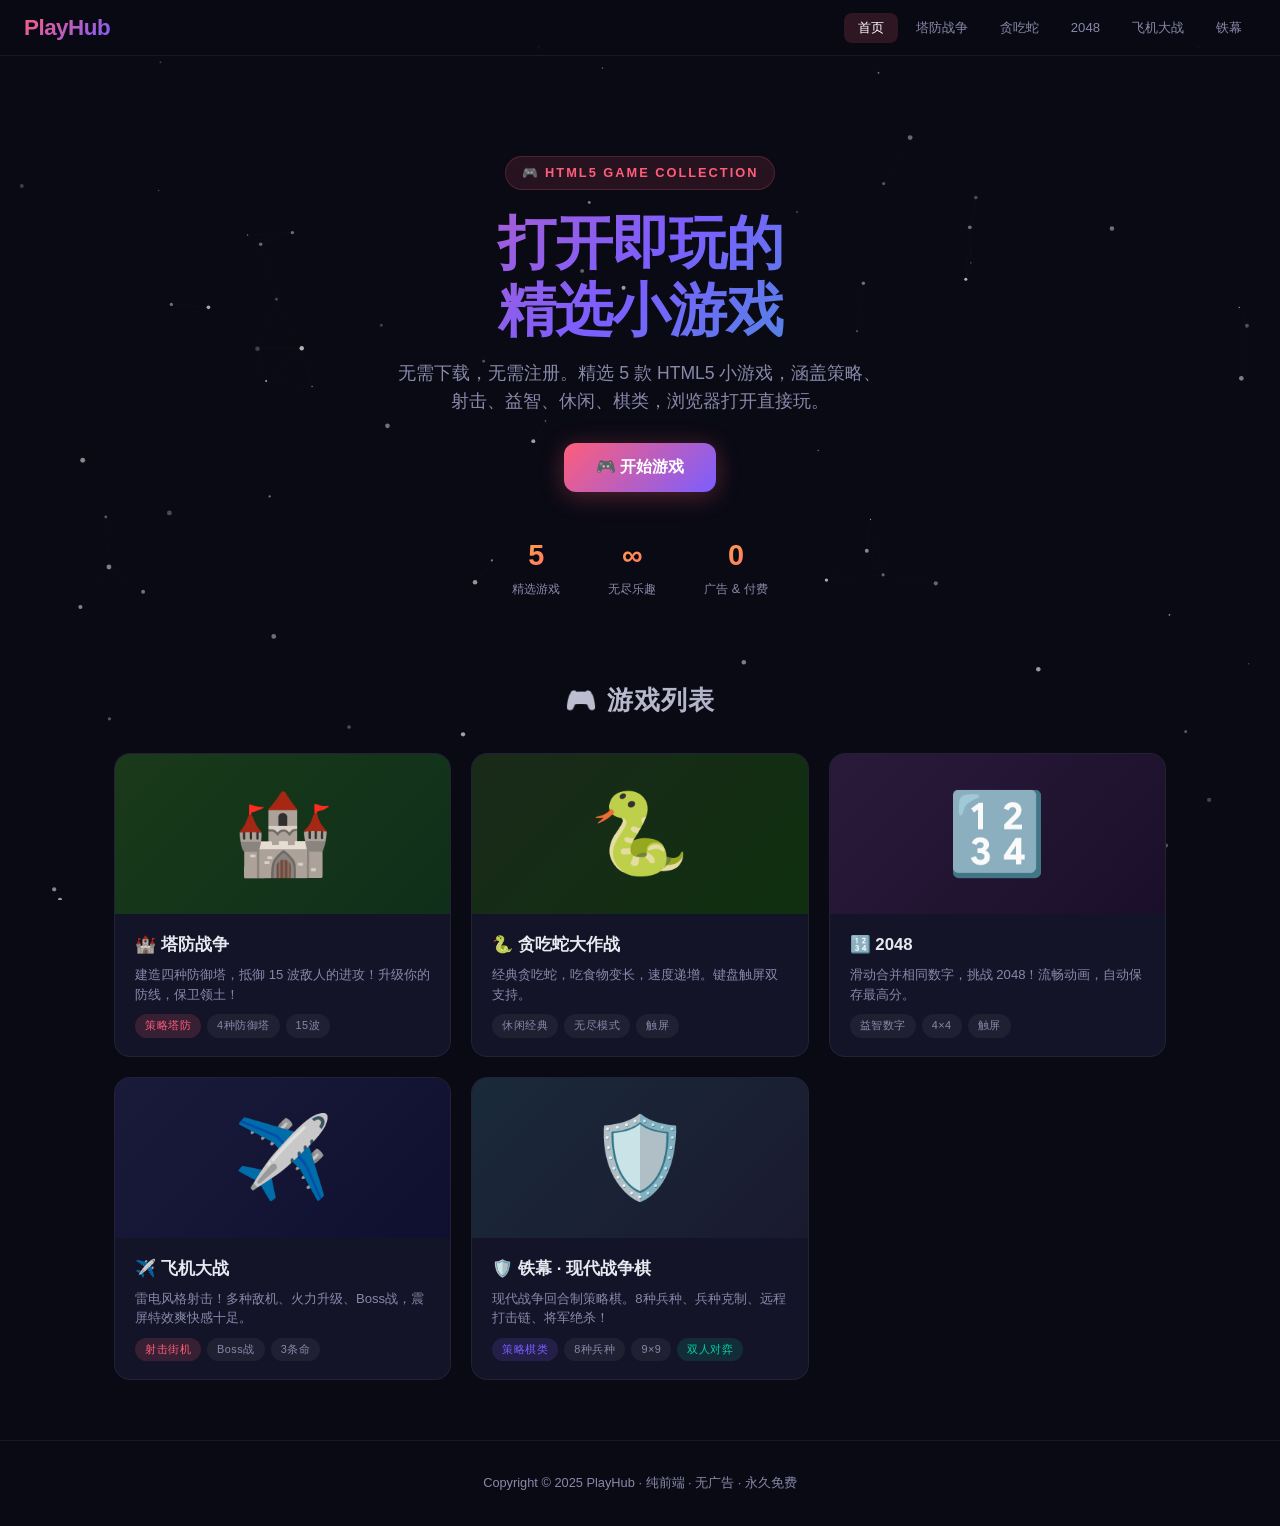
==== commit ad147394: "修复 iframe 加载问题：移除延迟加载，直接设置 src" ====
--- a/index.html
+++ b/index.html
@@ -157,8 +157,8 @@
   </div>
   <div class="game-full">
     <iframe class="game-frame" src="games/tower-defense.html"
-            width="1060" height="640" allow="autoplay" loading="lazy"
-            title="塔防战争"></iframe>
+            width="1060" height="660" allow="autoplay"
+            title="塔防战争" style="max-width:100%"></iframe>
   </div>
 </div>
 
@@ -169,8 +169,8 @@
   </div>
   <div class="game-full">
     <iframe class="game-frame" src="games/snake.html"
-            width="620" height="460" allow="autoplay" loading="lazy"
-            title="贪吃蛇大作战"></iframe>
+            width="620" height="460" allow="autoplay"
+            title="贪吃蛇大作战" style="max-width:100%"></iframe>
   </div>
 </div>
 
@@ -181,8 +181,8 @@
   </div>
   <div class="game-full">
     <iframe class="game-frame" src="games/2048.html"
-            width="620" height="420" allow="autoplay" loading="lazy"
-            title="2048"></iframe>
+            width="620" height="420" allow="autoplay"
+            title="2048" style="max-width:100%"></iframe>
   </div>
 </div>
 
@@ -193,8 +193,8 @@
   </div>
   <div class="game-full">
     <iframe class="game-frame" src="games/shmup.html"
-            width="620" height="660" allow="autoplay" loading="lazy"
-            title="飞机大战"></iframe>
+            width="620" height="660" allow="autoplay"
+            title="飞机大战" style="max-width:100%"></iframe>
   </div>
 </div>
 
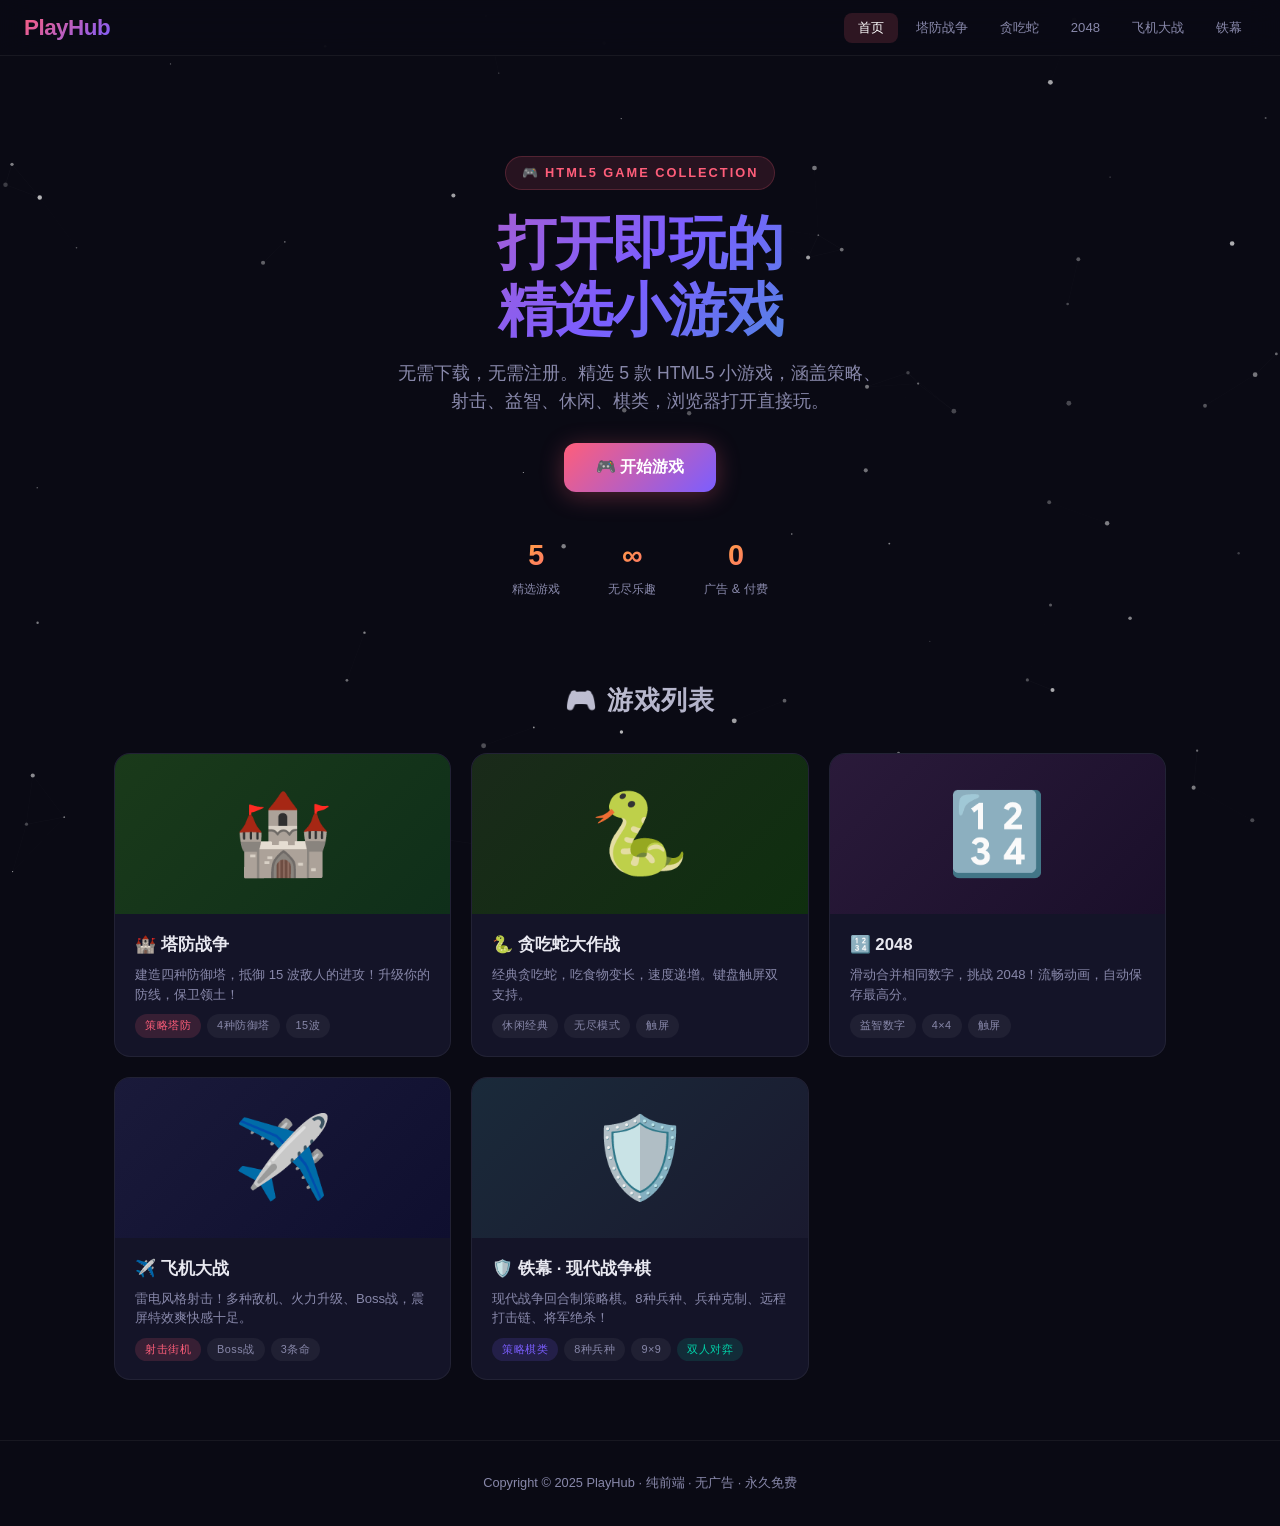
==== commit c02c1cdb: "修复塔防战争指挥中心显示不全：去掉overflow hidden，调整iframe高度" ====
--- a/index.html
+++ b/index.html
@@ -157,7 +157,7 @@
   </div>
   <div class="game-full">
     <iframe class="game-frame" src="games/tower-defense.html"
-            width="1060" height="660" allow="autoplay"
+            width="1060" height="680" allow="autoplay"
             title="塔防战争" style="max-width:100%"></iframe>
   </div>
 </div>
